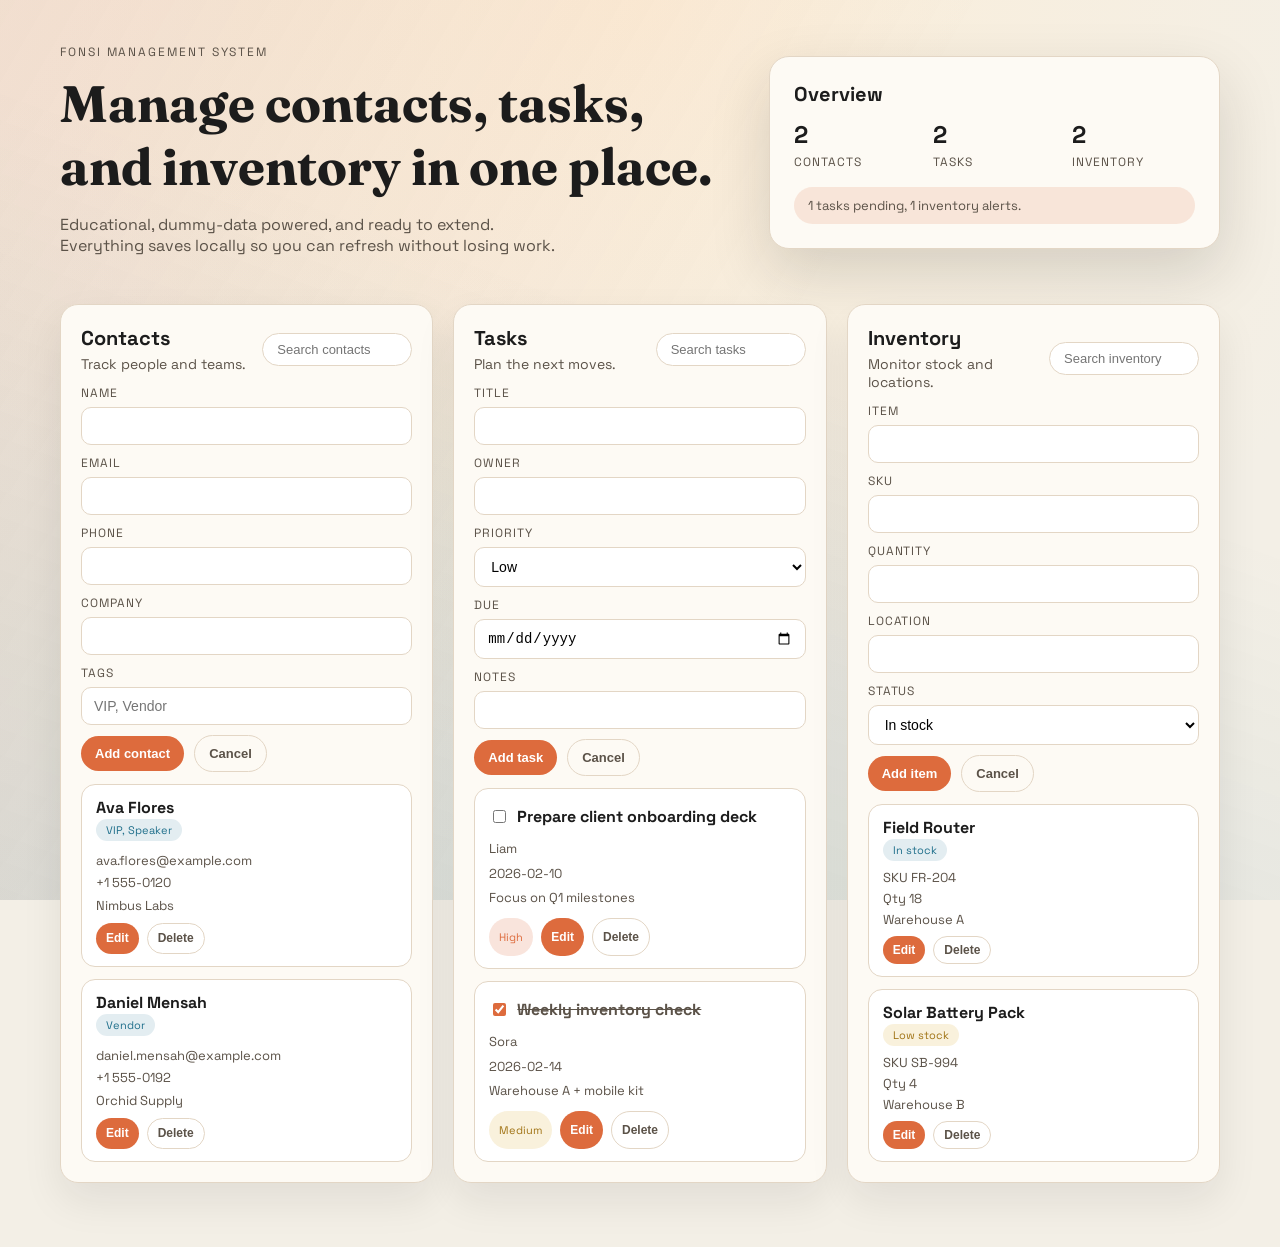
==== weather app/index.html @ f9483d17 "Add Fonsi Management System web app" ====
<!doctype html>
<html lang="en">
  <head>
    <meta charset="utf-8" />
    <meta name="viewport" content="width=device-width, initial-scale=1" />
    <title>Fonsi Management System</title>
    <link rel="preconnect" href="https://fonts.googleapis.com" />
    <link rel="preconnect" href="https://fonts.gstatic.com" crossorigin />
    <link
      href="https://fonts.googleapis.com/css2?family=Fraunces:wght@400;600;700&family=Space+Grotesk:wght@400;500;600;700&display=swap"
      rel="stylesheet"
    />
    <link rel="stylesheet" href="styles.css" />
  </head>
  <body>
    <div class="page">
      <header class="hero">
        <div>
          <p class="eyebrow">Fonsi Management System</p>
          <h1>Manage contacts, tasks, and inventory in one place.</h1>
          <p class="hero-sub">
            Educational, dummy-data powered, and ready to extend. Everything
            saves locally so you can refresh without losing work.
          </p>
        </div>
        <div class="hero-card">
          <h2>Overview</h2>
          <div class="stats">
            <div>
              <span id="count-contacts" class="stat-value">0</span>
              <span class="stat-label">Contacts</span>
            </div>
            <div>
              <span id="count-tasks" class="stat-value">0</span>
              <span class="stat-label">Tasks</span>
            </div>
            <div>
              <span id="count-inventory" class="stat-value">0</span>
              <span class="stat-label">Inventory</span>
            </div>
          </div>
          <div class="status-strip" id="status-strip">All systems go.</div>
        </div>
      </header>

      <main class="grid">
        <section class="panel">
          <div class="panel-head">
            <div>
              <h3>Contacts</h3>
              <p>Track people and teams.</p>
            </div>
            <input
              id="search-contacts"
              class="search"
              type="search"
              placeholder="Search contacts"
            />
          </div>
          <form id="form-contacts" class="form">
            <div class="field">
              <label for="contact-name">Name</label>
              <input id="contact-name" name="name" required />
            </div>
            <div class="field">
              <label for="contact-email">Email</label>
              <input id="contact-email" name="email" type="email" required />
            </div>
            <div class="field">
              <label for="contact-phone">Phone</label>
              <input id="contact-phone" name="phone" required />
            </div>
            <div class="field">
              <label for="contact-company">Company</label>
              <input id="contact-company" name="company" />
            </div>
            <div class="field">
              <label for="contact-tags">Tags</label>
              <input id="contact-tags" name="tags" placeholder="VIP, Vendor" />
            </div>
            <div class="form-actions">
              <button type="submit" class="primary" id="contact-submit">
                Add contact
              </button>
              <button type="button" class="ghost" id="contact-cancel">
                Cancel
              </button>
            </div>
          </form>
          <div id="list-contacts" class="list"></div>
        </section>

        <section class="panel">
          <div class="panel-head">
            <div>
              <h3>Tasks</h3>
              <p>Plan the next moves.</p>
            </div>
            <input
              id="search-tasks"
              class="search"
              type="search"
              placeholder="Search tasks"
            />
          </div>
          <form id="form-tasks" class="form">
            <div class="field">
              <label for="task-title">Title</label>
              <input id="task-title" name="title" required />
            </div>
            <div class="field">
              <label for="task-owner">Owner</label>
              <input id="task-owner" name="owner" required />
            </div>
            <div class="field">
              <label for="task-priority">Priority</label>
              <select id="task-priority" name="priority">
                <option>Low</option>
                <option>Medium</option>
                <option>High</option>
              </select>
            </div>
            <div class="field">
              <label for="task-due">Due</label>
              <input id="task-due" name="due" type="date" />
            </div>
            <div class="field">
              <label for="task-notes">Notes</label>
              <input id="task-notes" name="notes" />
            </div>
            <div class="form-actions">
              <button type="submit" class="primary" id="task-submit">
                Add task
              </button>
              <button type="button" class="ghost" id="task-cancel">
                Cancel
              </button>
            </div>
          </form>
          <div id="list-tasks" class="list"></div>
        </section>

        <section class="panel">
          <div class="panel-head">
            <div>
              <h3>Inventory</h3>
              <p>Monitor stock and locations.</p>
            </div>
            <input
              id="search-inventory"
              class="search"
              type="search"
              placeholder="Search inventory"
            />
          </div>
          <form id="form-inventory" class="form">
            <div class="field">
              <label for="inv-name">Item</label>
              <input id="inv-name" name="name" required />
            </div>
            <div class="field">
              <label for="inv-sku">SKU</label>
              <input id="inv-sku" name="sku" required />
            </div>
            <div class="field">
              <label for="inv-qty">Quantity</label>
              <input id="inv-qty" name="quantity" type="number" min="0" />
            </div>
            <div class="field">
              <label for="inv-location">Location</label>
              <input id="inv-location" name="location" />
            </div>
            <div class="field">
              <label for="inv-status">Status</label>
              <select id="inv-status" name="status">
                <option>In stock</option>
                <option>Low stock</option>
                <option>Backorder</option>
              </select>
            </div>
            <div class="form-actions">
              <button type="submit" class="primary" id="inventory-submit">
                Add item
              </button>
              <button type="button" class="ghost" id="inventory-cancel">
                Cancel
              </button>
            </div>
          </form>
          <div id="list-inventory" class="list"></div>
        </section>
      </main>
    </div>

    <script src="app.js"></script>
  </body>
</html>
---- weather app/styles.css ----
:root {
  --bg: #f3efe6;
  --panel: #fdfaf4;
  --ink: #1c1c1c;
  --muted: #5b5248;
  --accent: #dd6b3d;
  --accent-2: #1f6f8b;
  --accent-3: #e1b74f;
  --stroke: #e3d6c5;
  --shadow: 0 24px 60px rgba(27, 24, 20, 0.15);
}

*,
*::before,
*::after {
  box-sizing: border-box;
}

body {
  margin: 0;
  font-family: "Space Grotesk", "Segoe UI", sans-serif;
  background: radial-gradient(circle at top, #fbeed9, #f3efe6 55%);
  color: var(--ink);
  min-height: 100vh;
}

body::before {
  content: "";
  position: fixed;
  inset: 0;
  background: linear-gradient(120deg, rgba(221, 107, 61, 0.12), transparent 55%),
    linear-gradient(20deg, rgba(31, 111, 139, 0.12), transparent 60%);
  pointer-events: none;
  z-index: -1;
}

.page {
  max-width: 1200px;
  margin: 0 auto;
  padding: 32px 20px 64px;
}

.hero {
  display: grid;
  grid-template-columns: minmax(0, 1.2fr) minmax(0, 0.8fr);
  gap: 32px;
  align-items: center;
  margin-bottom: 32px;
  animation: reveal 0.8s ease-out;
}

.eyebrow {
  text-transform: uppercase;
  letter-spacing: 0.16em;
  font-size: 12px;
  color: var(--muted);
  margin-bottom: 12px;
}

h1 {
  font-family: "Fraunces", serif;
  font-size: clamp(32px, 4vw, 52px);
  margin: 0 0 12px;
}

.hero-sub {
  font-size: 16px;
  color: var(--muted);
  max-width: 520px;
}

.hero-card {
  background: var(--panel);
  padding: 24px;
  border-radius: 20px;
  box-shadow: var(--shadow);
  border: 1px solid var(--stroke);
  animation: float-in 0.9s ease-out;
}

.hero-card h2 {
  margin: 0 0 12px;
  font-size: 20px;
}

.stats {
  display: grid;
  grid-template-columns: repeat(3, minmax(0, 1fr));
  gap: 16px;
}

.stat-value {
  display: block;
  font-size: 24px;
  font-weight: 700;
}

.stat-label {
  font-size: 12px;
  color: var(--muted);
  text-transform: uppercase;
  letter-spacing: 0.08em;
}

.status-strip {
  margin-top: 16px;
  padding: 10px 14px;
  border-radius: 999px;
  background: rgba(221, 107, 61, 0.15);
  color: var(--muted);
  font-size: 13px;
}

.grid {
  display: grid;
  grid-template-columns: repeat(auto-fit, minmax(280px, 1fr));
  gap: 20px;
}

.panel {
  background: var(--panel);
  border-radius: 18px;
  padding: 20px;
  border: 1px solid var(--stroke);
  box-shadow: 0 18px 40px rgba(27, 24, 20, 0.08);
  display: flex;
  flex-direction: column;
  min-height: 420px;
  animation: reveal 0.7s ease-out;
}

.panel:nth-child(2) {
  animation-delay: 0.08s;
}

.panel:nth-child(3) {
  animation-delay: 0.16s;
}

.panel-head {
  display: flex;
  align-items: center;
  justify-content: space-between;
  gap: 12px;
  margin-bottom: 12px;
}

.panel-head h3 {
  margin: 0;
  font-size: 20px;
}

.panel-head p {
  margin: 4px 0 0;
  color: var(--muted);
  font-size: 14px;
}

.search {
  border-radius: 999px;
  border: 1px solid var(--stroke);
  padding: 8px 14px;
  font-size: 13px;
  width: 150px;
}

.form {
  display: grid;
  gap: 10px;
  margin-bottom: 12px;
}

.field {
  display: grid;
  gap: 6px;
}

label {
  font-size: 12px;
  text-transform: uppercase;
  letter-spacing: 0.08em;
  color: var(--muted);
}

input,
select {
  border-radius: 10px;
  border: 1px solid var(--stroke);
  padding: 10px 12px;
  font-size: 14px;
  background: #fff;
}

.form-actions {
  display: flex;
  gap: 10px;
  align-items: center;
}

button {
  border: none;
  padding: 10px 14px;
  border-radius: 999px;
  font-weight: 600;
  cursor: pointer;
  font-size: 13px;
}

button.primary {
  background: var(--accent);
  color: #fff;
}

button.ghost {
  background: transparent;
  border: 1px solid var(--stroke);
  color: var(--muted);
}

.list {
  display: grid;
  gap: 12px;
  flex: 1;
}

.card {
  background: #fff;
  border-radius: 14px;
  padding: 12px 14px;
  border: 1px solid var(--stroke);
  display: grid;
  gap: 8px;
  animation: float-in 0.5s ease-out;
}

.card h4 {
  margin: 0;
  font-size: 16px;
}

.meta {
  font-size: 13px;
  color: var(--muted);
  display: grid;
  gap: 4px;
}

.pill {
  display: inline-flex;
  align-items: center;
  padding: 4px 10px;
  border-radius: 999px;
  font-size: 11px;
  background: rgba(31, 111, 139, 0.12);
  color: var(--accent-2);
}

.pill.warn {
  background: rgba(225, 183, 79, 0.2);
  color: #a07314;
}

.pill.danger {
  background: rgba(221, 107, 61, 0.18);
  color: var(--accent);
}

.card-actions {
  display: flex;
  gap: 8px;
}

.tiny {
  font-size: 12px;
  padding: 6px 10px;
  border-radius: 999px;
}

.empty {
  color: var(--muted);
  font-size: 13px;
  text-align: center;
  padding: 12px;
}

.task-title {
  display: flex;
  align-items: center;
  gap: 8px;
}

.task-title input {
  accent-color: var(--accent);
}

.strike {
  text-decoration: line-through;
  color: var(--muted);
}

@media (max-width: 900px) {
  .hero {
    grid-template-columns: 1fr;
  }

  .search {
    width: 100%;
  }
}

@keyframes reveal {
  from {
    opacity: 0;
    transform: translateY(16px);
  }
  to {
    opacity: 1;
    transform: translateY(0);
  }
}

@keyframes float-in {
  from {
    opacity: 0;
    transform: translateY(12px) scale(0.98);
  }
  to {
    opacity: 1;
    transform: translateY(0) scale(1);
  }
}
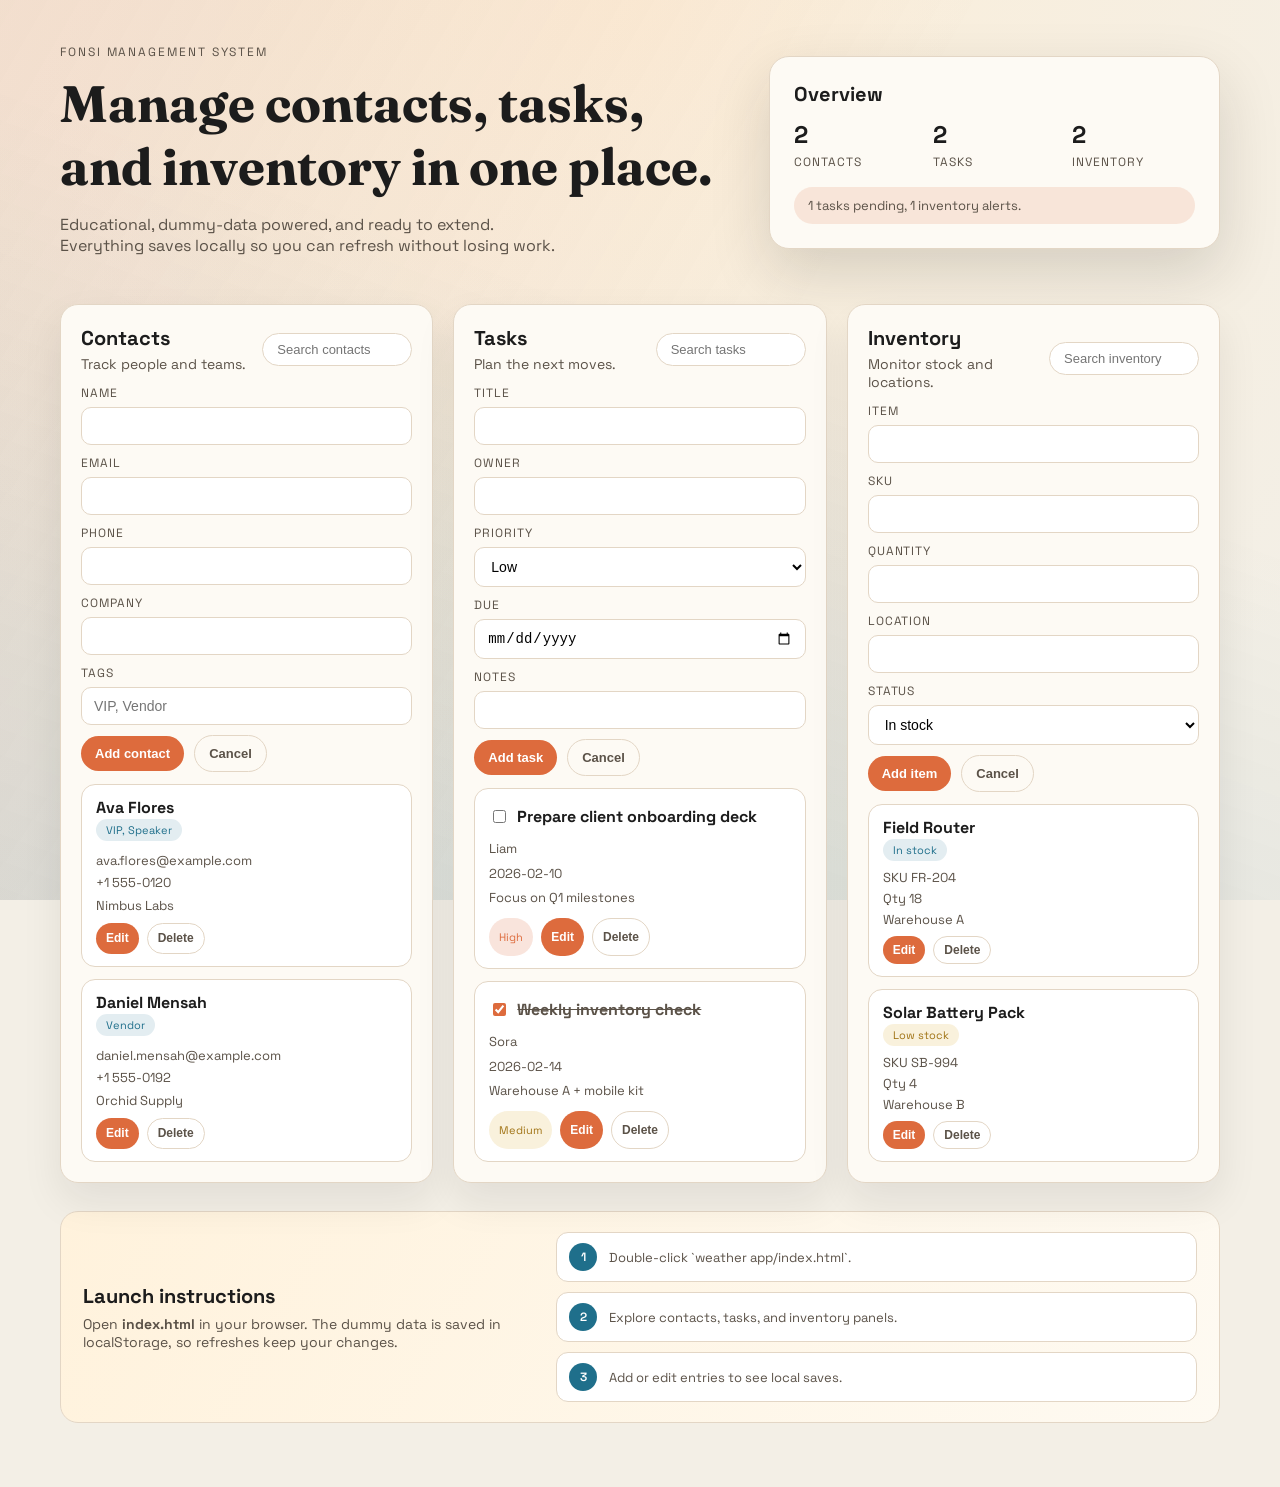
==== commit 14ede1bd: "Add docs, launch instructions, and ignore rules" ====
--- a/weather app/index.html
+++ b/weather app/index.html
@@ -190,6 +190,30 @@
           <div id="list-inventory" class="list"></div>
         </section>
       </main>
+
+      <section class="launch">
+        <div>
+          <h3>Launch instructions</h3>
+          <p>
+            Open <strong>index.html</strong> in your browser. The dummy data is
+            saved in localStorage, so refreshes keep your changes.
+          </p>
+        </div>
+        <div class="launch-steps">
+          <div class="step">
+            <span>1</span>
+            <p>Double-click `weather app/index.html`.</p>
+          </div>
+          <div class="step">
+            <span>2</span>
+            <p>Explore contacts, tasks, and inventory panels.</p>
+          </div>
+          <div class="step">
+            <span>3</span>
+            <p>Add or edit entries to see local saves.</p>
+          </div>
+        </div>
+      </section>
     </div>
 
     <script src="app.js"></script>
--- a/weather app/styles.css
+++ b/weather app/styles.css
@@ -117,6 +117,64 @@
   gap: 20px;
 }
 
+.launch {
+  margin-top: 28px;
+  padding: 20px 22px;
+  border-radius: 18px;
+  background: linear-gradient(120deg, #fff2dc, #fefaf2);
+  border: 1px solid var(--stroke);
+  display: grid;
+  gap: 16px;
+  grid-template-columns: minmax(0, 1fr) minmax(0, 1.4fr);
+  align-items: center;
+  animation: reveal 0.8s ease-out;
+}
+
+.launch h3 {
+  margin: 0 0 6px;
+  font-size: 20px;
+}
+
+.launch p {
+  margin: 0;
+  color: var(--muted);
+  font-size: 14px;
+}
+
+.launch-steps {
+  display: grid;
+  gap: 10px;
+}
+
+.step {
+  display: flex;
+  align-items: center;
+  gap: 12px;
+  padding: 10px 12px;
+  border-radius: 12px;
+  background: #fff;
+  border: 1px solid var(--stroke);
+}
+
+.step span {
+  height: 28px;
+  width: 28px;
+  border-radius: 50%;
+  background: var(--accent-2);
+  color: #fff;
+  display: inline-flex;
+  align-items: center;
+  justify-content: center;
+  font-size: 12px;
+  font-weight: 600;
+}
+
+.step p {
+  margin: 0;
+  font-size: 13px;
+  color: var(--muted);
+}
+
 .panel {
   background: var(--panel);
   border-radius: 18px;
@@ -306,6 +364,10 @@
   .search {
     width: 100%;
   }
+
+  .launch {
+    grid-template-columns: 1fr;
+  }
 }
 
 @keyframes reveal {
